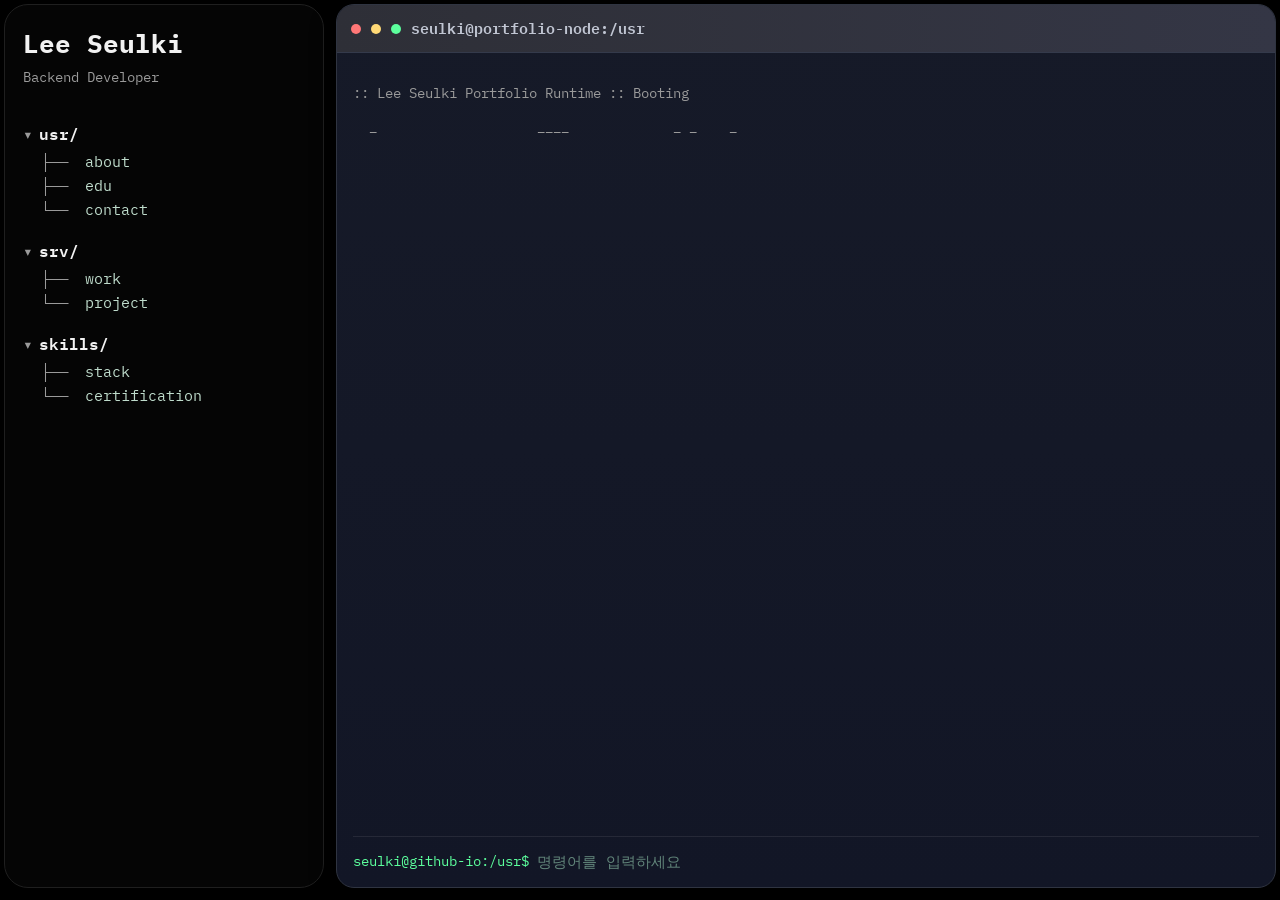
==== resume/index.html @ c497fb58 "initial commit" ====
<!DOCTYPE html>
<html lang="ko">
  <head>
    <meta charset="UTF-8" />
    <meta name="viewport" content="width=device-width, initial-scale=1.0" />
    <meta http-equiv="refresh" content="0; url=./1227/" />
    <title>Redirecting...</title>
    <style>
      body {
        margin: 0;
        min-height: 100vh;
        display: grid;
        place-items: center;
        background: #0b0b0b;
        color: #d4d4d4;
        font-family: "IBM Plex Mono", monospace;
      }
      a {
        color: #57c8ff;
      }
    </style>
  </head>
  <body>
    <p>Redirecting to <a href="./1227/">/resume/1227</a> ...</p>
  </body>
</html>
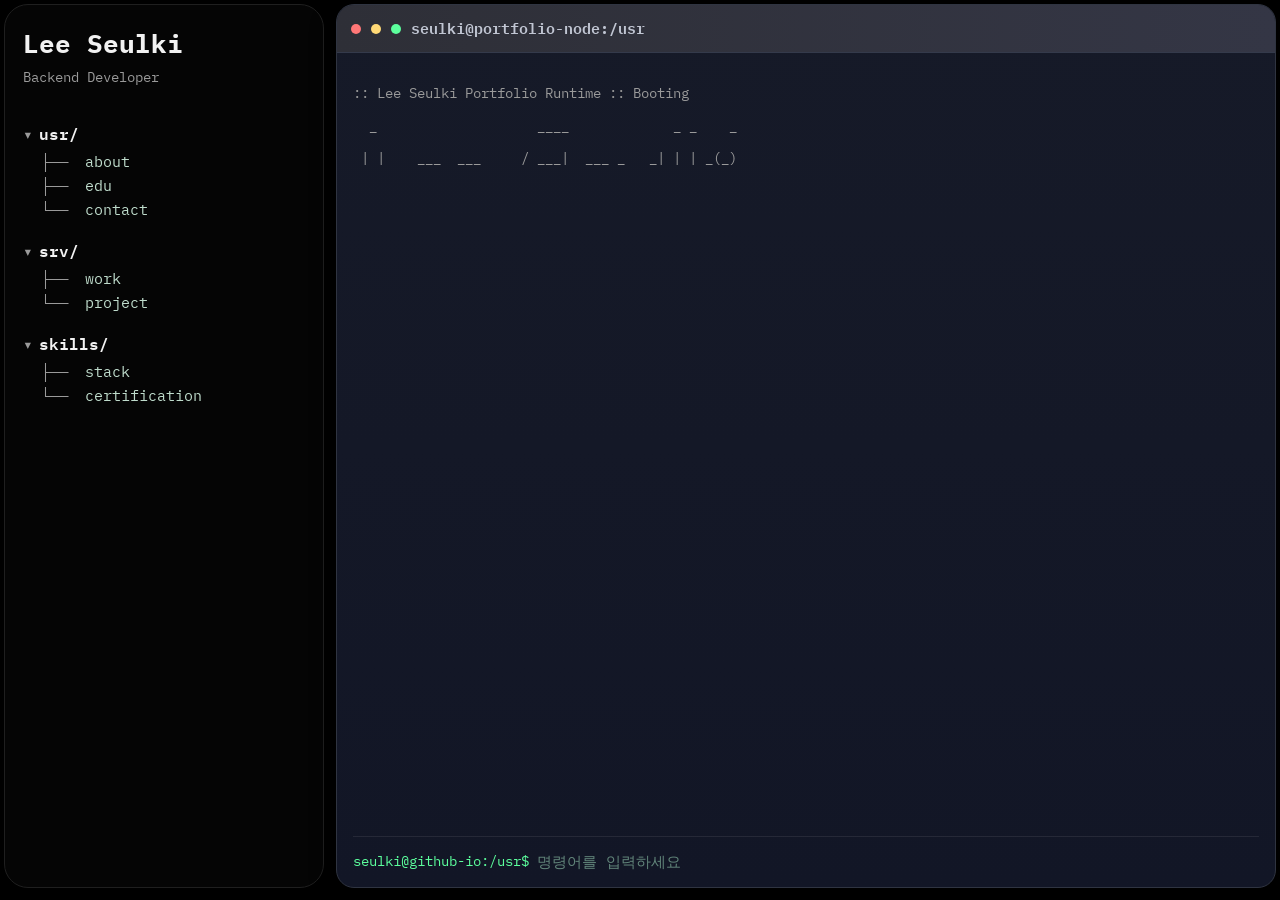
==== commit 535916ea: "contact 수정 및 디자인 수정" ====
--- a/resume/index.html
+++ b/resume/index.html
@@ -3,7 +3,7 @@
   <head>
     <meta charset="UTF-8" />
     <meta name="viewport" content="width=device-width, initial-scale=1.0" />
-    <meta http-equiv="refresh" content="0; url=./1227/" />
+    <meta http-equiv="refresh" content="0; url=./1227" />
     <title>Redirecting...</title>
     <style>
       body {
@@ -21,6 +21,6 @@
     </style>
   </head>
   <body>
-    <p>Redirecting to <a href="./1227/">/resume/1227</a> ...</p>
+    <p>Redirecting to <a href="./1227">/resume/1227</a> ...</p>
   </body>
 </html>
